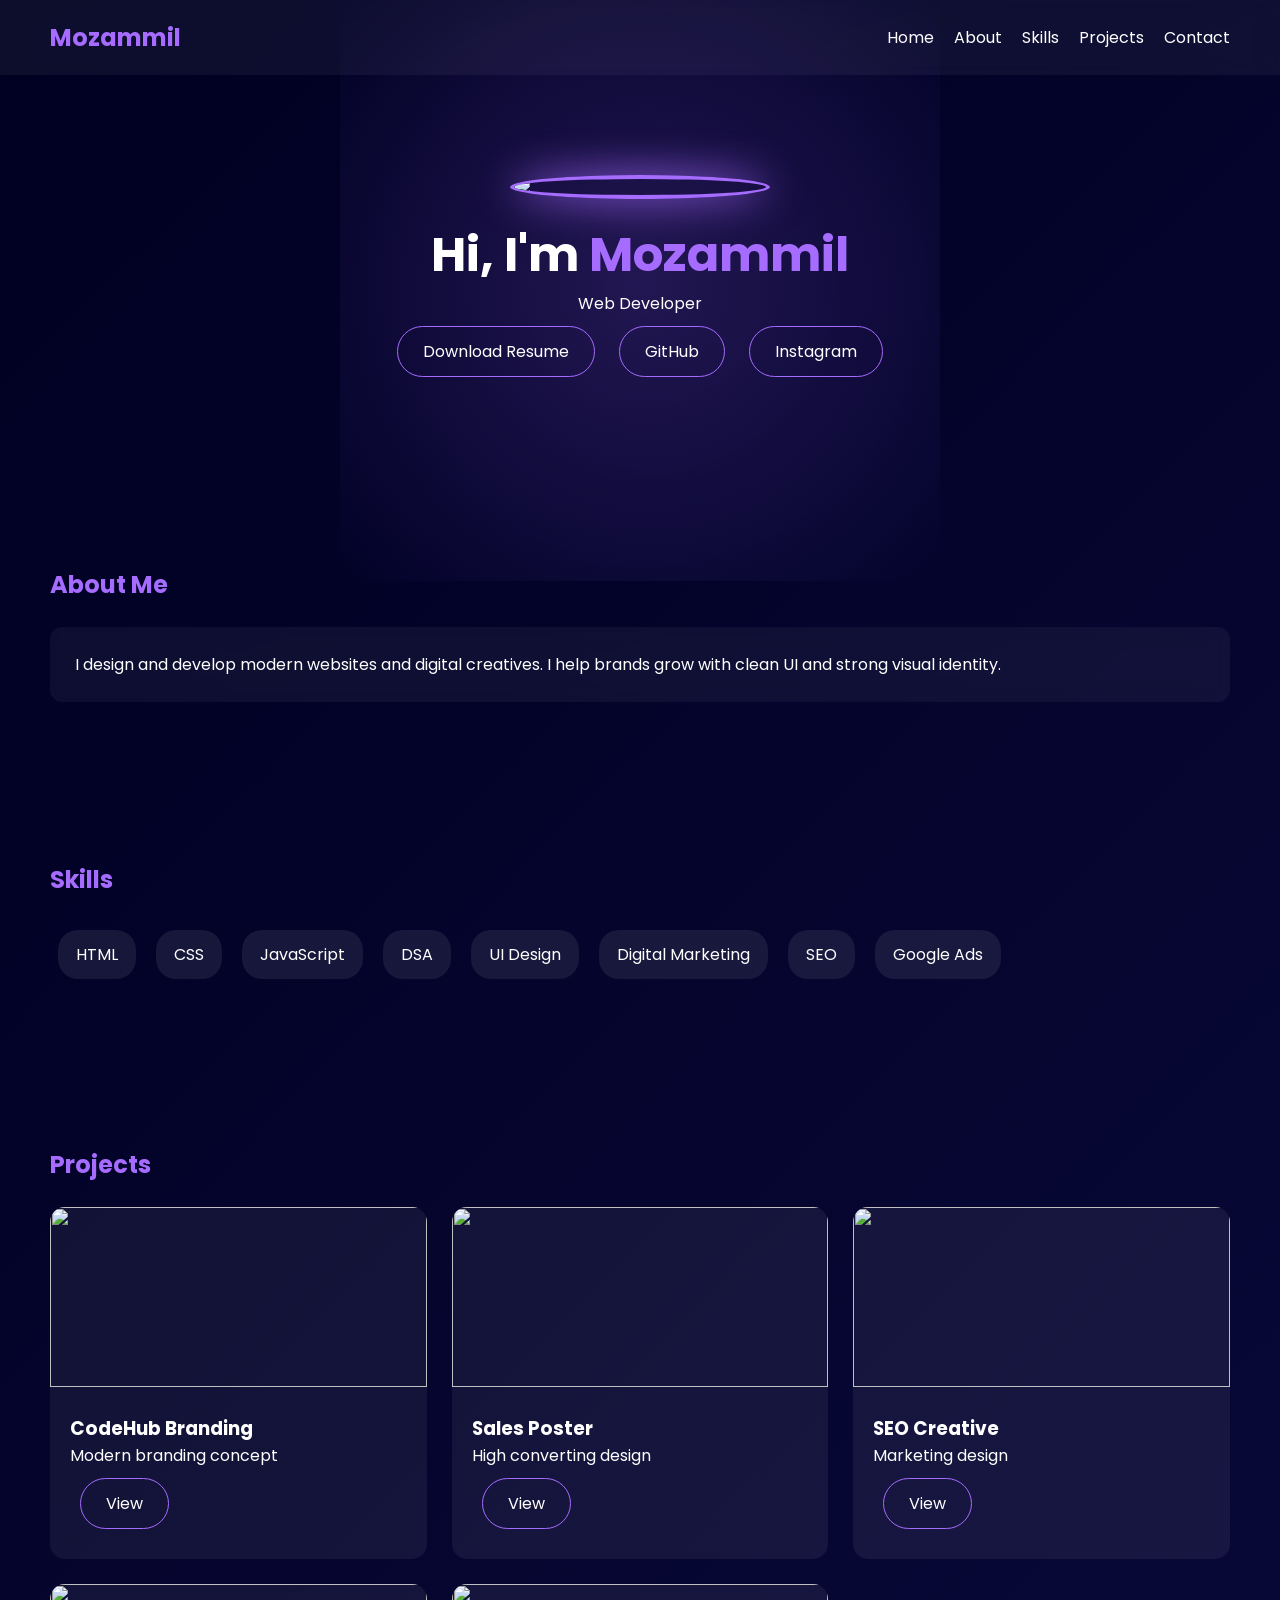
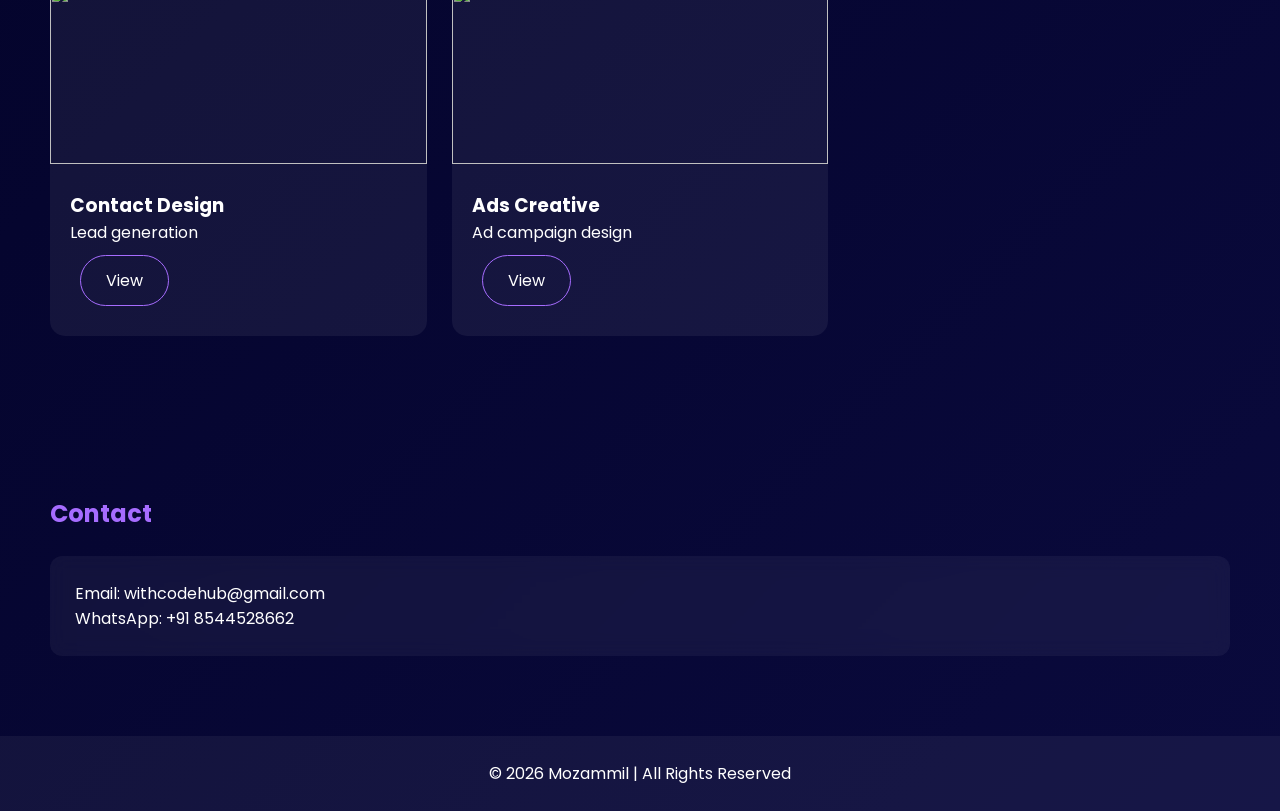
==== index.html @ bf316739 "Add files via upload" ====
<!DOCTYPE html>
<html lang="en">
<head>
<meta charset="UTF-8">
<meta name="viewport" content="width=device-width, initial-scale=1.0">
<title>Mozammil | Developer</title>
<link href="https://fonts.googleapis.com/css2?family=Poppins:wght@300;400;600&display=swap" rel="stylesheet">

<style>
*{margin:0;padding:0;box-sizing:border-box}
body{font-family:'Poppins',sans-serif;background:linear-gradient(135deg,#000021,#0a0a3d);color:#fff;scroll-behavior:smooth}

nav{display:flex;justify-content:space-between;align-items:center;padding:20px 50px;background:rgba(255,255,255,0.05);backdrop-filter:blur(10px);position:sticky;top:0}
nav h1{color:#a66cff}
nav ul{display:flex;gap:20px}
nav ul li{list-style:none}
nav ul li a{color:#fff;text-decoration:none;transition:.3s}
nav ul li a:hover{color:#a66cff}

.hero{
  display:flex;
  flex-direction:column;
  align-items:center;
  justify-content:center;
  padding:100px 20px;
  text-align:center;
  position:relative;
  z-index:1;
}

.hero::before{
  content:"";
  position:absolute;
  width:600px;
  height:600px;
  background:radial-gradient(circle,#a66cff33,transparent);
  top:50%;
  left:50%;
  transform:translate(-50%,-50%);
  animation:move 6s infinite alternate;
  pointer-events:none;
  z-index:-1;
}

@keyframes move{
  0%{transform:translate(-45%,-50%)}
  100%{transform:translate(-55%,-45%)}
}

.hero h2{font-size:3rem;margin-top:20px}
.hero span{color:#a66cff}

.profile{
  width:260px;
  border-radius:50%;
  border:4px solid #a66cff;
  box-shadow:0 0 40px rgba(166,108,255,0.9);
  transition:.3s;
}
.profile:hover{transform:scale(1.05)}

.btn{
  display:inline-block;
  margin:10px;
  padding:12px 25px;
  border-radius:30px;
  border:1px solid #a66cff;
  color:#fff;
  text-decoration:none;
  transition:.3s;
}
.btn:hover{
  background:#a66cff;
  box-shadow:0 0 15px #a66cff;
}

.section{padding:80px 50px}
.section h2{color:#a66cff;margin-bottom:25px}

.about-box,.contact-box{
  background:rgba(255,255,255,0.05);
  padding:25px;
  border-radius:12px;
  backdrop-filter:blur(10px);
}

.skills span{
  display:inline-block;
  margin:8px;
  padding:12px 18px;
  background:rgba(255,255,255,0.08);
  border-radius:20px;
  transition:.3s;
}
.skills span:hover{background:#a66cff}

.projects{
  display:grid;
  grid-template-columns:repeat(auto-fit,minmax(280px,1fr));
  gap:25px;
}

.card{
  background:rgba(255,255,255,0.06);
  border-radius:15px;
  overflow:hidden;
  transition:.3s;
}
.card img{width:100%;height:180px;object-fit:cover}
.card-content{padding:20px}
.card:hover{
  transform:translateY(-10px) scale(1.03);
  box-shadow:0 0 30px rgba(166,108,255,0.7);
}

.project-buttons{margin-top:10px}

footer{text-align:center;padding:25px;background:rgba(255,255,255,0.05)}

</style>
</head>
<body>

<nav>
<h1>Mozammil</h1>
<ul>
<li><a href="#">Home</a></li>
<li><a href="#about">About</a></li>
<li><a href="#skills">Skills</a></li>
<li><a href="#projects">Projects</a></li>
<li><a href="#contact">Contact</a></li>
</ul>
</nav>

<section class="hero">

<img src="profile.png" class="profile">

<h2>Hi, I'm <span>Mozammil</span></h2>
<p id="typing"></p>

<div>
<a href="resume.pdf" class="btn" download>Download Resume</a>
<a href="https://github.com/Mozammilsidz9642" target="_blank" class="btn">GitHub</a>
<a href="https://www.instagram.com/withcodehub" target="_blank" class="btn">Instagram</a>
</div>

</section>

<section id="about" class="section">
<h2>About Me</h2>
<div class="about-box">
<p>I design and develop modern websites and digital creatives. I help brands grow with clean UI and strong visual identity.</p>
</div>
</section>

<section id="skills" class="section">
<h2>Skills</h2>
<div class="skills">
<span>HTML</span>
<span>CSS</span>
<span>JavaScript</span>
<span>DSA</span>
<span>UI Design</span>
<span>Digital Marketing</span>
<span>SEO</span>
<span>Google Ads</span>
</div>
</section>

<section id="projects" class="section">
<h2>Projects</h2>
<div class="projects">

<div class="card">
<img src="codehub.png">
<div class="card-content">
<h3>CodeHub Branding</h3>
<p>Modern branding concept</p>
<a href="codehub.png" target="_blank" class="btn">View</a>
</div>
</div>

<div class="card">
<img src="sale.png">
<div class="card-content">
<h3>Sales Poster</h3>
<p>High converting design</p>
<a href="sale.png" target="_blank" class="btn">View</a>
</div>
</div>

<div class="card">
<img src="seo.png">
<div class="card-content">
<h3>SEO Creative</h3>
<p>Marketing design</p>
<a href="seo.png" target="_blank" class="btn">View</a>
</div>
</div>

<div class="card">
<img src="contact.png">
<div class="card-content">
<h3>Contact Design</h3>
<p>Lead generation</p>
<a href="contact.png" target="_blank" class="btn">View</a>
</div>
</div>

<div class="card">
<img src="ads.png">
<div class="card-content">
<h3>Ads Creative</h3>
<p>Ad campaign design</p>
<a href="ads.png" target="_blank" class="btn">View</a>
</div>
</div>

</div>
</section>

<section id="contact" class="section">
<h2>Contact</h2>
<div class="contact-box">
<p>Email: withcodehub@gmail.com</p>
<p>WhatsApp: +91 8544528662</p>
</div>
</section>

<footer>
<p>© 2026 Mozammil | All Rights Reserved</p>
</footer>

<script>
const text=["Web Developer","UI Designer","Freelancer"];
let i=0,j=0,current="",isDeleting=false;
function type(){
current=text[i];
if(!isDeleting){
document.getElementById("typing").innerHTML=current.substring(0,j++);
if(j>current.length){isDeleting=true;setTimeout(type,1000);return}}
else{
document.getElementById("typing").innerHTML=current.substring(0,j--);
if(j<0){isDeleting=false;i=(i+1)%text.length}}
setTimeout(type,isDeleting?50:100)}
type();
</script>

</body>
</html>
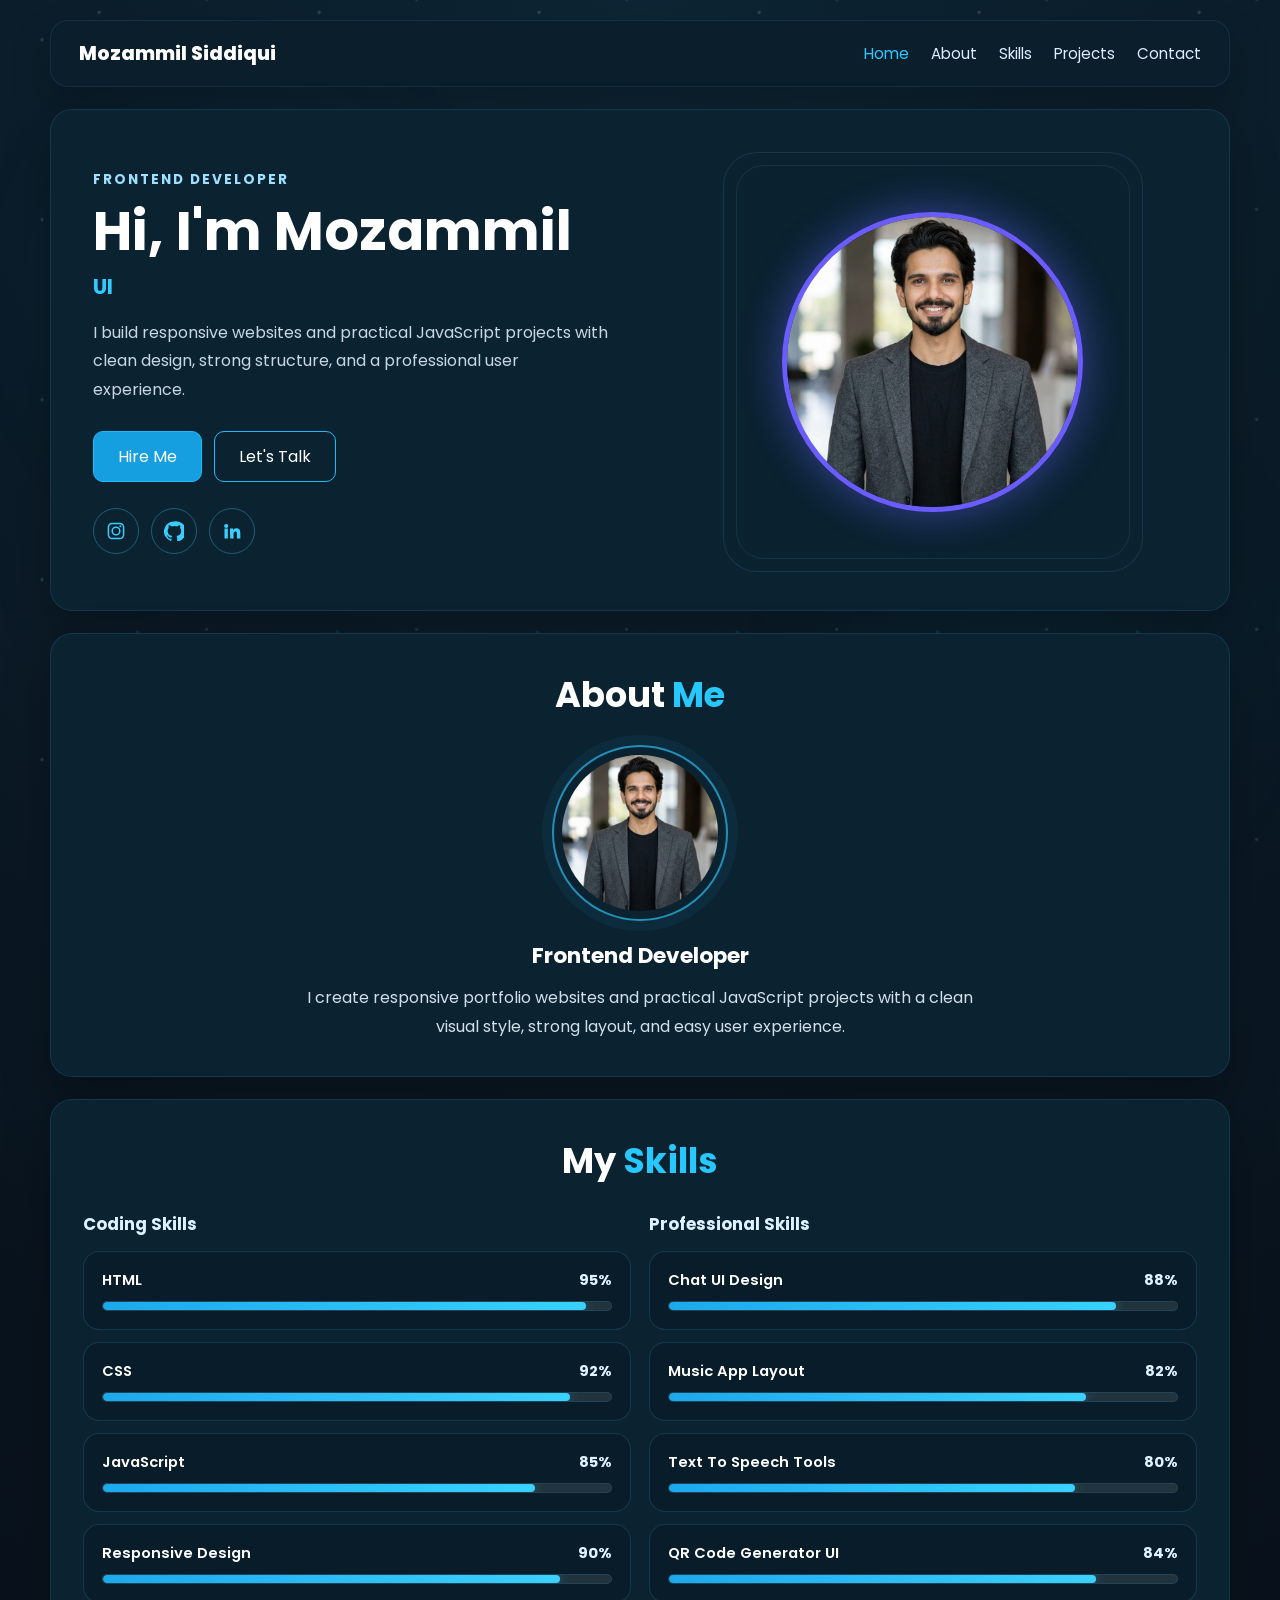
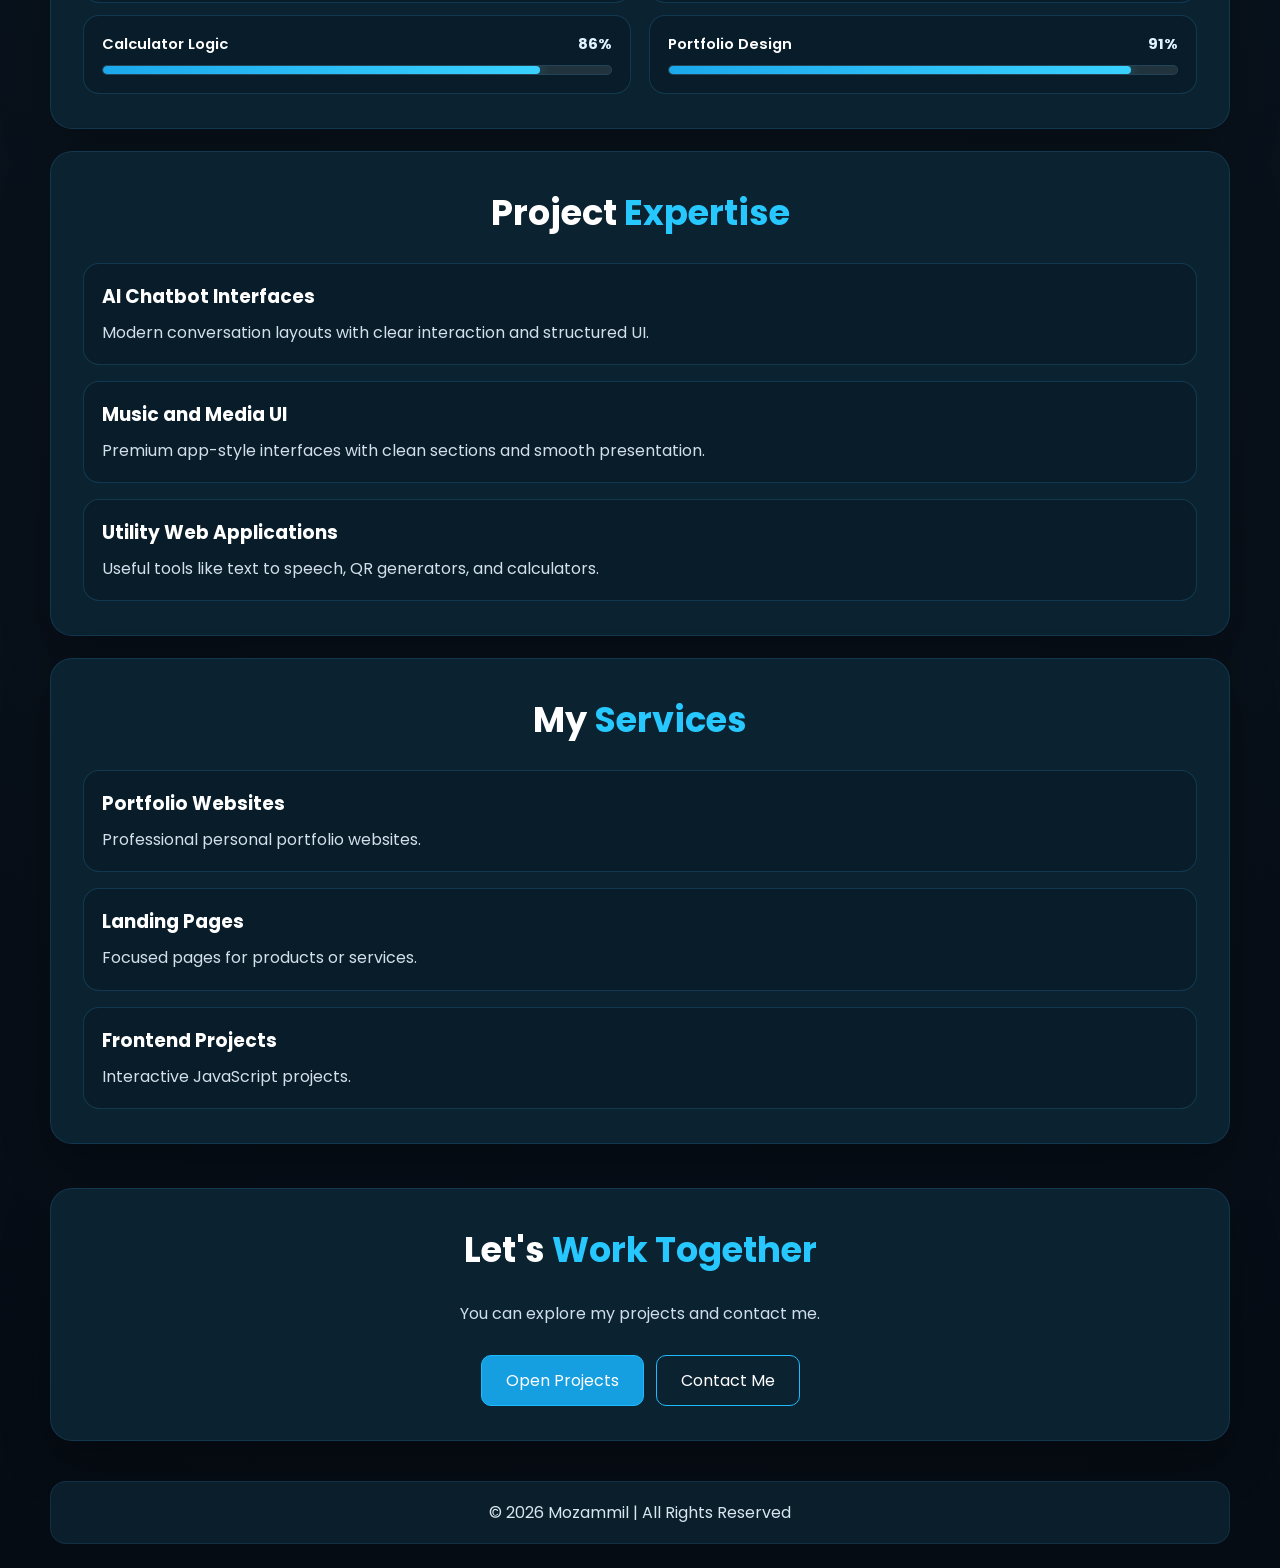
==== commit 429966b8: "Updated portfolio" ====
--- a/index.html
+++ b/index.html
@@ -1,251 +1,159 @@
-<!DOCTYPE html>
-<html lang="en">
-<head>
-<meta charset="UTF-8">
-<meta name="viewport" content="width=device-width, initial-scale=1.0">
-<title>Mozammil | Developer</title>
-<link href="https://fonts.googleapis.com/css2?family=Poppins:wght@300;400;600&display=swap" rel="stylesheet">
-
-<style>
-*{margin:0;padding:0;box-sizing:border-box}
-body{font-family:'Poppins',sans-serif;background:linear-gradient(135deg,#000021,#0a0a3d);color:#fff;scroll-behavior:smooth}
-
-nav{display:flex;justify-content:space-between;align-items:center;padding:20px 50px;background:rgba(255,255,255,0.05);backdrop-filter:blur(10px);position:sticky;top:0}
-nav h1{color:#a66cff}
-nav ul{display:flex;gap:20px}
-nav ul li{list-style:none}
-nav ul li a{color:#fff;text-decoration:none;transition:.3s}
-nav ul li a:hover{color:#a66cff}
-
-.hero{
-  display:flex;
-  flex-direction:column;
-  align-items:center;
-  justify-content:center;
-  padding:100px 20px;
-  text-align:center;
-  position:relative;
-  z-index:1;
-}
-
-.hero::before{
-  content:"";
-  position:absolute;
-  width:600px;
-  height:600px;
-  background:radial-gradient(circle,#a66cff33,transparent);
-  top:50%;
-  left:50%;
-  transform:translate(-50%,-50%);
-  animation:move 6s infinite alternate;
-  pointer-events:none;
-  z-index:-1;
-}
-
-@keyframes move{
-  0%{transform:translate(-45%,-50%)}
-  100%{transform:translate(-55%,-45%)}
-}
-
-.hero h2{font-size:3rem;margin-top:20px}
-.hero span{color:#a66cff}
-
-.profile{
-  width:260px;
-  border-radius:50%;
-  border:4px solid #a66cff;
-  box-shadow:0 0 40px rgba(166,108,255,0.9);
-  transition:.3s;
-}
-.profile:hover{transform:scale(1.05)}
-
-.btn{
-  display:inline-block;
-  margin:10px;
-  padding:12px 25px;
-  border-radius:30px;
-  border:1px solid #a66cff;
-  color:#fff;
-  text-decoration:none;
-  transition:.3s;
-}
-.btn:hover{
-  background:#a66cff;
-  box-shadow:0 0 15px #a66cff;
-}
-
-.section{padding:80px 50px}
-.section h2{color:#a66cff;margin-bottom:25px}
-
-.about-box,.contact-box{
-  background:rgba(255,255,255,0.05);
-  padding:25px;
-  border-radius:12px;
-  backdrop-filter:blur(10px);
-}
-
-.skills span{
-  display:inline-block;
-  margin:8px;
-  padding:12px 18px;
-  background:rgba(255,255,255,0.08);
-  border-radius:20px;
-  transition:.3s;
-}
-.skills span:hover{background:#a66cff}
-
-.projects{
-  display:grid;
-  grid-template-columns:repeat(auto-fit,minmax(280px,1fr));
-  gap:25px;
-}
-
-.card{
-  background:rgba(255,255,255,0.06);
-  border-radius:15px;
-  overflow:hidden;
-  transition:.3s;
-}
-.card img{width:100%;height:180px;object-fit:cover}
-.card-content{padding:20px}
-.card:hover{
-  transform:translateY(-10px) scale(1.03);
-  box-shadow:0 0 30px rgba(166,108,255,0.7);
-}
-
-.project-buttons{margin-top:10px}
-
-footer{text-align:center;padding:25px;background:rgba(255,255,255,0.05)}
-
-</style>
-</head>
-<body>
-
-<nav>
-<h1>Mozammil</h1>
-<ul>
-<li><a href="#">Home</a></li>
-<li><a href="#about">About</a></li>
-<li><a href="#skills">Skills</a></li>
-<li><a href="#projects">Projects</a></li>
-<li><a href="#contact">Contact</a></li>
-</ul>
-</nav>
-
-<section class="hero">
-
-<img src="profile.png" class="profile">
-
-<h2>Hi, I'm <span>Mozammil</span></h2>
-<p id="typing"></p>
-
-<div>
-<a href="resume.pdf" class="btn" download>Download Resume</a>
-<a href="https://github.com/Mozammilsidz9642" target="_blank" class="btn">GitHub</a>
-<a href="https://www.instagram.com/withcodehub" target="_blank" class="btn">Instagram</a>
-</div>
-
-</section>
-
-<section id="about" class="section">
-<h2>About Me</h2>
-<div class="about-box">
-<p>I design and develop modern websites and digital creatives. I help brands grow with clean UI and strong visual identity.</p>
-</div>
-</section>
-
-<section id="skills" class="section">
-<h2>Skills</h2>
-<div class="skills">
-<span>HTML</span>
-<span>CSS</span>
-<span>JavaScript</span>
-<span>DSA</span>
-<span>UI Design</span>
-<span>Digital Marketing</span>
-<span>SEO</span>
-<span>Google Ads</span>
-</div>
-</section>
-
-<section id="projects" class="section">
-<h2>Projects</h2>
-<div class="projects">
-
-<div class="card">
-<img src="codehub.png">
-<div class="card-content">
-<h3>CodeHub Branding</h3>
-<p>Modern branding concept</p>
-<a href="codehub.png" target="_blank" class="btn">View</a>
-</div>
-</div>
-
-<div class="card">
-<img src="sale.png">
-<div class="card-content">
-<h3>Sales Poster</h3>
-<p>High converting design</p>
-<a href="sale.png" target="_blank" class="btn">View</a>
-</div>
-</div>
-
-<div class="card">
-<img src="seo.png">
-<div class="card-content">
-<h3>SEO Creative</h3>
-<p>Marketing design</p>
-<a href="seo.png" target="_blank" class="btn">View</a>
-</div>
-</div>
-
-<div class="card">
-<img src="contact.png">
-<div class="card-content">
-<h3>Contact Design</h3>
-<p>Lead generation</p>
-<a href="contact.png" target="_blank" class="btn">View</a>
-</div>
-</div>
-
-<div class="card">
-<img src="ads.png">
-<div class="card-content">
-<h3>Ads Creative</h3>
-<p>Ad campaign design</p>
-<a href="ads.png" target="_blank" class="btn">View</a>
-</div>
-</div>
-
-</div>
-</section>
-
-<section id="contact" class="section">
-<h2>Contact</h2>
-<div class="contact-box">
-<p>Email: withcodehub@gmail.com</p>
-<p>WhatsApp: +91 8544528662</p>
-</div>
-</section>
-
-<footer>
-<p>© 2026 Mozammil | All Rights Reserved</p>
-</footer>
-
-<script>
-const text=["Web Developer","UI Designer","Freelancer"];
-let i=0,j=0,current="",isDeleting=false;
-function type(){
-current=text[i];
-if(!isDeleting){
-document.getElementById("typing").innerHTML=current.substring(0,j++);
-if(j>current.length){isDeleting=true;setTimeout(type,1000);return}}
-else{
-document.getElementById("typing").innerHTML=current.substring(0,j--);
-if(j<0){isDeleting=false;i=(i+1)%text.length}}
-setTimeout(type,isDeleting?50:100)}
-type();
-</script>
-
-</body>
-</html>+<!DOCTYPE html>
+<html lang="en">
+<head>
+<meta charset="UTF-8">
+<meta name="viewport" content="width=device-width, initial-scale=1.0">
+<title>Mozammil | Home</title>
+<link href="https://fonts.googleapis.com/css2?family=Poppins:wght@300;400;600;700;800&display=swap" rel="stylesheet">
+<link rel="stylesheet" href="style.css">
+</head>
+<body>
+
+<nav>
+<h1>Mozammil Siddiqui</h1>
+<ul>
+<li><a href="index.html" class="active">Home</a></li>
+<li><a href="#about">About</a></li>
+<li><a href="#skills">Skills</a></li>
+<li><a href="projects.html">Projects</a></li>
+<li><a href="contact.html">Contact</a></li>
+</ul>
+</nav>
+
+<main class="home-wrapper">
+<section class="home-panel hero-panel">
+<div class="hero-grid">
+<div class="hero-copy hero-copy-left">
+<p class="eyebrow">Frontend Developer</p>
+<h2>Hi, I'm Mozammil</h2>
+<p id="typing" class="typing-line"></p>
+<p class="hero-text">I build responsive websites and practical JavaScript projects with clean design, strong structure, and a professional user experience.</p>
+<div class="hero-actions">
+<a href="projects.html" class="btn btn-solid">Hire Me</a>
+<a href="contact.html" class="btn">Let's Talk</a>
+</div>
+<div class="hero-socials">
+<a href="https://www.instagram.com/withcodehub" target="_blank" rel="noopener noreferrer" class="social-link" aria-label="Instagram"><svg viewBox="0 0 24 24" aria-hidden="true"><path d="M7.5 2h9A5.5 5.5 0 0 1 22 7.5v9a5.5 5.5 0 0 1-5.5 5.5h-9A5.5 5.5 0 0 1 2 16.5v-9A5.5 5.5 0 0 1 7.5 2Zm0 1.8A3.7 3.7 0 0 0 3.8 7.5v9a3.7 3.7 0 0 0 3.7 3.7h9a3.7 3.7 0 0 0 3.7-3.7v-9a3.7 3.7 0 0 0-3.7-3.7h-9Zm9.75 1.35a1.2 1.2 0 1 1 0 2.4 1.2 1.2 0 0 1 0-2.4ZM12 6.5A5.5 5.5 0 1 1 6.5 12 5.5 5.5 0 0 1 12 6.5Zm0 1.8A3.7 3.7 0 1 0 15.7 12 3.7 3.7 0 0 0 12 8.3Z"/></svg></a>
+<a href="https://github.com/Mozammilsidz9642" target="_blank" rel="noopener noreferrer" class="social-link" aria-label="GitHub"><svg viewBox="0 0 24 24" aria-hidden="true"><path d="M12 .5A12 12 0 0 0 8.2 23.9c.6.1.8-.2.8-.6v-2.1c-3.3.7-4-1.4-4-1.4-.6-1.3-1.4-1.7-1.4-1.7-1.1-.8.1-.8.1-.8 1.2.1 1.9 1.3 1.9 1.3 1.1 1.8 2.9 1.3 3.6 1 .1-.8.4-1.3.8-1.7-2.7-.3-5.6-1.4-5.6-6.1 0-1.4.5-2.5 1.3-3.4-.1-.3-.6-1.6.1-3.2 0 0 1.1-.4 3.5 1.3a12 12 0 0 1 6.4 0c2.4-1.7 3.5-1.3 3.5-1.3.7 1.6.2 2.9.1 3.2.8.9 1.3 2 1.3 3.4 0 4.8-2.9 5.8-5.7 6.1.5.4.9 1.2.9 2.4v3.5c0 .4.2.7.8.6A12 12 0 0 0 12 .5Z"/></svg></a>
+<a href="https://www.linkedin.com/in/mmozammil/" target="_blank" rel="noopener noreferrer" class="social-link" aria-label="LinkedIn"><svg viewBox="0 0 24 24" aria-hidden="true"><path d="M4.98 3.5A2.48 2.48 0 1 1 5 8.46 2.48 2.48 0 0 1 4.98 3.5ZM3 9h4v12H3Zm6.5 0h3.8v1.7h.1c.5-.9 1.8-2.1 3.8-2.1 4 0 4.8 2.6 4.8 6V21h-4v-5.5c0-1.3 0-3-1.9-3s-2.2 1.5-2.2 2.9V21h-4Z"/></svg></a>
+</div>
+</div>
+<div class="hero-photo-wrap">
+<div class="hero-photo-card">
+<img src="profile.png" class="hero-photo" alt="Mozammil Siddiqui profile picture">
+</div>
+</div>
+</div>
+</section>
+
+<div class="home-columns">
+<div class="home-main">
+<section id="about" class="home-panel section-panel about-panel">
+<h2>About <span>Me</span></h2>
+<div class="about-panel-inner">
+<div class="about-avatar-ring">
+<img src="profile.png" class="about-avatar" alt="Mozammil Siddiqui about picture">
+</div>
+<h3>Frontend Developer</h3>
+<p>I create responsive portfolio websites and practical JavaScript projects with a clean visual style, strong layout, and easy user experience.</p>
+</div>
+</section>
+
+
+<!-- SKILLS -->
+<section id="skills" class="home-panel section-panel">
+<h2>My <span>Skills</span></h2>
+
+<div class="skills-split">
+<div>
+<h3>Coding Skills</h3>
+<!-- same skills code -->
+ <div class="skills-progress-grid compact-skills">
+<div class="skills-progress-card"><div class="skill-head"><span>HTML</span><strong>95%</strong></div><div class="skill-track"><div class="skill-fill fill-95"></div></div></div>
+<div class="skills-progress-card"><div class="skill-head"><span>CSS</span><strong>92%</strong></div><div class="skill-track"><div class="skill-fill fill-92"></div></div></div>
+<div class="skills-progress-card"><div class="skill-head"><span>JavaScript</span><strong>85%</strong></div><div class="skill-track"><div class="skill-fill fill-85"></div></div></div>
+<div class="skills-progress-card"><div class="skill-head"><span>Responsive Design</span><strong>90%</strong></div><div class="skill-track"><div class="skill-fill fill-90"></div></div></div>
+<div class="skills-progress-card"><div class="skill-head"><span>Calculator Logic</span><strong>86%</strong></div><div class="skill-track"><div class="skill-fill fill-86"></div></div></div>
+</div>
+
+</div>
+
+<div>
+<h3>Professional Skills</h3>
+<!-- same skills code -->
+ <div class="skills-progress-grid compact-skills">
+<div class="skills-progress-card"><div class="skill-head"><span>Chat UI Design</span><strong>88%</strong></div><div class="skill-track"><div class="skill-fill fill-88"></div></div></div>
+<div class="skills-progress-card"><div class="skill-head"><span>Music App Layout</span><strong>82%</strong></div><div class="skill-track"><div class="skill-fill fill-82"></div></div></div>
+<div class="skills-progress-card"><div class="skill-head"><span>Text To Speech Tools</span><strong>80%</strong></div><div class="skill-track"><div class="skill-fill fill-80"></div></div></div>
+<div class="skills-progress-card"><div class="skill-head"><span>QR Code Generator UI</span><strong>84%</strong></div><div class="skill-track"><div class="skill-fill fill-84"></div></div></div>
+<div class="skills-progress-card"><div class="skill-head"><span>Portfolio Design</span><strong>91%</strong></div><div class="skill-track"><div class="skill-fill fill-91"></div></div></div>
+</div>
+
+</div>
+</div>
+</section>
+
+<!-- EXPERTISE -->
+<section class="home-panel section-panel">
+<h2>Project <span>Expertise</span></h2>
+<div class="stack-grid">
+<div class="info-card home-card">
+<h3>AI Chatbot Interfaces</h3>
+<p>Modern conversation layouts with clear interaction and structured UI.</p>
+</div>
+
+<div class="info-card home-card">
+<h3>Music and Media UI</h3>
+<p>Premium app-style interfaces with clean sections and smooth presentation.</p>
+</div>
+
+<div class="info-card home-card">
+<h3>Utility Web Applications</h3>
+<p>Useful tools like text to speech, QR generators, and calculators.</p>
+</div>
+</div>
+</section>
+
+<!-- SERVICES -->
+<section class="home-panel section-panel">
+<h2>My <span>Services</span></h2>
+<div class="stack-grid">
+<div class="info-card home-card">
+<h3>Portfolio Websites</h3>
+<p>Professional personal portfolio websites.</p>
+</div>
+
+<div class="info-card home-card">
+<h3>Landing Pages</h3>
+<p>Focused pages for products or services.</p>
+</div>
+
+<div class="info-card home-card">
+<h3>Frontend Projects</h3>
+<p>Interactive JavaScript projects.</p>
+</div>
+</div>
+</section>
+
+<!-- CTA -->
+<section class="home-panel section-panel cta-panel">
+<h2>Let's <span>Work Together</span></h2>
+<p>You can explore my projects and contact me.</p>
+
+<div class="hero-actions">
+<a href="projects.html" class="btn btn-solid">Open Projects</a>
+<a href="contact.html" class="btn">Contact Me</a>
+</div>
+</section>
+
+</main>
+
+<footer>
+<p>&copy; 2026 Mozammil | All Rights Reserved</p>
+</footer>
+
+
+<script src="script.js"></script>
+
+</body>
+</html>
--- a/style.css
+++ b/style.css
@@ -0,0 +1,391 @@
+*{margin:0;padding:0;box-sizing:border-box}
+html{scroll-behavior:smooth}
+body{
+  font-family:'Poppins',sans-serif;
+  background:radial-gradient(circle at top,#0d2534 0%,#09131d 45%,#060c14 100%);
+  color:#fff;
+  position:relative;
+  overflow-x:hidden;
+}
+
+body > *{position:relative;z-index:1}
+
+body::before,
+body::after,
+html::before,
+html::after{
+  content:"";
+  position:fixed;
+  pointer-events:none;
+  z-index:-2;
+}
+
+body::before{
+  width:340px;
+  height:340px;
+  top:14%;
+  left:6%;
+  border-radius:50%;
+  filter:blur(95px);
+  background:rgba(30,180,255,0.12);
+  opacity:.45;
+  animation:floatGlowOne 12s ease-in-out infinite;
+}
+
+body::after{
+  width:360px;
+  height:360px;
+  right:5%;
+  bottom:8%;
+  border-radius:50%;
+  filter:blur(95px);
+  background:rgba(0,185,255,0.12);
+  opacity:.34;
+  animation:floatGlowTwo 15s ease-in-out infinite;
+}
+
+html::before{
+  inset:0;
+  background-image:linear-gradient(rgba(64,190,255,0.06) 1px,transparent 1px),linear-gradient(90deg,rgba(64,190,255,0.06) 1px,transparent 1px);
+  background-size:72px 72px;
+  mask-image:radial-gradient(circle at center,rgba(0,0,0,.8),transparent 78%);
+  opacity:.12;
+  animation:gridFloat 18s linear infinite;
+}
+
+html::after{
+  inset:0;
+  background:radial-gradient(circle,rgba(90,210,255,.7) 0 1.2px,transparent 2px) 12% 18%/180px 180px,radial-gradient(circle,rgba(255,255,255,.55) 0 1.2px,transparent 2px) 82% 18%/220px 220px,radial-gradient(circle,rgba(0,180,255,.65) 0 1.1px,transparent 2px) 22% 76%/200px 200px,radial-gradient(circle,rgba(255,255,255,.45) 0 1px,transparent 2px) 88% 76%/210px 210px;
+  opacity:.3;
+  animation:particleDrift 22s ease-in-out infinite;
+}
+
+nav{
+  width:min(1180px,calc(100% - 32px));
+  margin:20px auto 0;
+  display:flex;
+  justify-content:space-between;
+  align-items:center;
+  padding:18px 28px;
+  background:#0a1e2b;
+  border:1px solid rgba(67,183,255,.12);
+  border-radius:18px;
+  box-shadow:0 18px 40px rgba(0,0,0,.22);
+}
+nav h1{color:#fff;font-weight:800;font-size:1.2rem}
+nav ul{display:flex;gap:22px;flex-wrap:wrap}
+nav ul li{list-style:none}
+nav ul li a{color:#dbefff;text-decoration:none;transition:.3s;font-size:.95rem}
+nav ul li a:hover,nav ul li a.active{color:#32c7ff}
+
+.home-wrapper{
+  width:min(1180px,calc(100% - 32px));
+  margin:22px auto 40px;
+}
+
+.home-panel{
+  background:#0b2231;
+  border:1px solid rgba(67,183,255,.14);
+  border-radius:22px;
+  box-shadow:0 22px 48px rgba(0,0,0,.25);
+}
+
+.hero-panel{padding:42px 42px 38px;margin-bottom:22px;overflow:hidden}
+.hero-grid{display:grid;grid-template-columns:1.05fr .95fr;gap:24px;align-items:center}
+.hero-copy-left{text-align:left}
+.eyebrow{letter-spacing:2px;text-transform:uppercase;color:#9fdfff;font-size:.85rem;font-weight:700}
+.hero-copy h2{font-size:3.4rem;line-height:1.08;margin-top:12px;color:#fff}
+.typing-line{min-height:34px;margin-top:10px;color:#2fcaff;font-weight:700;font-size:1.3rem}
+.hero-text{max-width:520px;line-height:1.8;color:#c8d8e3;margin-top:14px}
+.hero-actions{display:flex;gap:12px;flex-wrap:wrap;margin-top:26px}
+
+.hero-photo-wrap{display:flex;justify-content:center;align-items:center;position:relative}
+.hero-photo-card{
+  width:min(420px,100%);
+  aspect-ratio:1/1;
+  border-radius:34px;
+  background:radial-gradient(circle at center,rgba(61,188,255,.15),rgba(11,34,49,.9) 62%);
+  border:1px solid rgba(66,182,255,.14);
+  display:flex;
+  align-items:center;
+  justify-content:center;
+  position:relative;
+  overflow:hidden;
+}
+.hero-photo-card::before{
+  content:"";
+  position:absolute;
+  inset:12px;
+  border-radius:28px;
+  border:1px solid rgba(70,190,255,.12);
+}
+.hero-photo{
+  width:72%;
+  aspect-ratio:1/1;
+  object-fit:cover;
+  border-radius:50%;
+  border:5px solid #6b5cff;
+  box-shadow:0 0 40px rgba(107,92,255,.45);
+}
+
+.hero-socials{display:flex;gap:12px;flex-wrap:wrap;margin-top:26px}
+.social-link{
+  width:46px;
+  height:46px;
+  display:flex;
+  align-items:center;
+  justify-content:center;
+  border-radius:50%;
+  text-decoration:none;
+  color:#38cfff;
+  border:1px solid rgba(56,207,255,.35);
+  background:transparent;
+  transition:.3s ease;
+}
+.social-link:hover{transform:translateY(-3px);background:#1098d7;color:#fff;border-color:#1098d7}
+.social-link svg{width:20px;height:20px;fill:currentColor;display:block}
+
+.hero-metrics{display:grid;grid-template-columns:repeat(3,minmax(0,1fr));gap:14px;margin-top:28px}
+.metric-card{
+  background:rgba(10,30,43,.75);
+  border:1px solid rgba(67,183,255,.12);
+  border-radius:16px;
+  padding:16px 14px;
+}
+.metric-card strong{display:block;font-size:1rem;color:#fff;margin-bottom:6px}
+.metric-card span{display:block;color:#cce2ef;font-size:.9rem;line-height:1.5}
+
+.home-columns{display:grid;grid-template-columns:1fr;gap:22px;align-items:start}
+.home-main,.home-side{display:grid;gap:22px}
+.section-panel{padding:34px 32px}
+.section-panel h2{font-size:2.2rem;color:#fff;margin-bottom:24px;text-align:center}
+.section-panel h2 span{color:#27c8ff}
+
+.about-panel-inner{text-align:center;max-width:680px;margin:0 auto}
+.about-avatar-ring{
+  width:176px;
+  height:176px;
+  margin:0 auto 18px;
+  border-radius:50%;
+  padding:8px;
+  border:2px solid rgba(47,202,255,.65);
+  box-shadow:0 0 0 10px rgba(47,202,255,.05);
+}
+.about-avatar{width:100%;height:100%;object-fit:cover;border-radius:50%}
+.about-panel-inner h3{font-size:1.35rem;margin-bottom:12px}
+.about-panel-inner p{line-height:1.8;color:#d2e0ea}
+
+.stack-grid{display:grid;gap:16px}
+.info-card,.skills-progress-card{
+  background:rgba(8,28,40,.72);
+  border:1px solid rgba(67,183,255,.18);
+  border-radius:16px;
+  padding:18px;
+}
+.home-card h3{margin-bottom:8px;color:#fff}
+.home-card p{line-height:1.7;color:#d3dfeb}
+
+.skills-split{display:grid;grid-template-columns:1fr 1fr;gap:18px}
+.skills-split h3{font-size:1.05rem;margin-bottom:14px;color:#dff2ff}
+.compact-skills{display:grid;grid-template-columns:1fr;gap:12px}
+.skill-head{display:flex;justify-content:space-between;gap:12px;margin-bottom:10px;font-weight:600;font-size:.92rem}
+.skill-head span{color:#fff}.skill-head strong{color:#dff2ff}
+.skill-track{height:10px;background:rgba(255,255,255,.1);border-radius:999px;overflow:hidden;border:1px solid rgba(67,183,255,.12)}
+.skill-fill{height:100%;background:linear-gradient(90deg,#1ba9ec,#39d2ff);border-radius:999px;box-shadow:0 0 12px rgba(56,207,255,.35)}
+.fill-95{width:95%}.fill-92{width:92%}.fill-91{width:91%}.fill-90{width:90%}.fill-88{width:88%}.fill-86{width:86%}.fill-85{width:85%}.fill-84{width:84%}.fill-82{width:82%}.fill-80{width:80%}
+
+.cta-panel{text-align:center;margin-top:22px}
+.cta-panel p{max-width:740px;margin:0 auto;line-height:1.8;color:#d0dfeb}
+.cta-panel .hero-actions{justify-content:center}
+
+.section{
+  width:min(1180px,calc(100% - 32px));
+  margin:0 auto 24px;
+}
+
+.section h2{
+  font-size:2rem;
+  margin-bottom:20px;
+  color:#fff;
+}
+
+.detail-grid{
+  display:grid;
+  grid-template-columns:repeat(3,minmax(0,1fr));
+  gap:18px;
+}
+
+.contact-box{
+  min-height:100%;
+  display:flex;
+  flex-direction:column;
+  gap:14px;
+  padding:24px;
+  border-radius:20px;
+  background:linear-gradient(180deg,rgba(10,33,47,.95),rgba(8,26,38,.9));
+  box-shadow:0 18px 34px rgba(0,0,0,.18);
+}
+
+.contact-box h3{
+  font-size:1.35rem;
+  color:#fff;
+}
+
+.contact-value{
+  font-size:1.05rem;
+  font-weight:700;
+  color:#33cbff;
+  word-break:break-word;
+}
+
+.contact-box p{
+  line-height:1.75;
+  color:#d0deea;
+}
+
+.contact-box .btn{
+  margin-top:auto;
+  align-self:flex-start;
+}
+
+.about-box,
+.cta-box{
+  background:#0b2231;
+  border:1px solid rgba(67,183,255,.14);
+  border-radius:22px;
+  box-shadow:0 22px 48px rgba(0,0,0,.25);
+  padding:30px 28px;
+}
+
+.about-box p,
+.cta-box p{
+  line-height:1.8;
+  color:#d0dfeb;
+}
+
+.cta-section{
+  margin-bottom:40px;
+}
+
+.cta-box{
+  text-align:center;
+}
+
+.cta-box h2{
+  margin-bottom:14px;
+}
+
+.cta-box p{
+  max-width:760px;
+  margin:0 auto 24px;
+}
+
+.btn{
+  display:inline-block;
+  padding:12px 24px;
+  border-radius:10px;
+  border:1px solid #1fbbff;
+  color:#fff;
+  text-decoration:none;
+  transition:.3s ease;
+  background:transparent;
+}
+.btn:hover{background:#159ee0;box-shadow:0 0 16px rgba(21,158,224,.35)}
+.btn-solid{background:#159ee0}
+.btn-solid:hover{background:#0d87c1}
+
+footer{
+  width:min(1180px,calc(100% - 32px));
+  margin:0 auto 24px;
+  text-align:center;
+  padding:18px;
+  background:#0a1e2b;
+  border:1px solid rgba(67,183,255,.12);
+  border-radius:16px;
+  color:#d7e6ef;
+}
+
+.projects{
+  display:grid;
+  grid-template-columns:repeat(auto-fit,minmax(320px,1fr));
+  gap:30px;
+}
+.card{
+  background:rgba(255,255,255,0.06);
+  border-radius:22px;
+  overflow:hidden;
+  border:1px solid rgba(255,255,255,0.08);
+  transition:.35s ease;
+}
+.card img{width:100%;height:100%;object-fit:cover;display:block;transition:transform .45s ease}
+.card-content{padding:22px 22px 24px}
+.card:hover{transform:translateY(-12px);box-shadow:0 18px 40px rgba(40,177,255,.18);border-color:rgba(67,183,255,.35)}
+.project-detail{
+  position:relative;
+  display:flex;
+  flex-direction:column;
+  min-height:100%;
+  background:linear-gradient(180deg,rgba(255,255,255,.06),rgba(7,24,34,.95));
+}
+.project-detail .card-content{display:flex;flex-direction:column;gap:12px;flex:1}
+.project-tag{color:#31cbff;font-size:.95rem;font-weight:600}
+.project-media{position:relative;height:240px;overflow:hidden;border-radius:22px 22px 0 0}
+.project-overlay{position:absolute;inset:0;display:flex;flex-direction:column;align-items:center;justify-content:center;gap:16px;padding:24px;background:linear-gradient(180deg,rgba(5,18,28,.18),rgba(5,18,28,.92));color:#fff;text-align:center;opacity:0;transition:opacity .35s ease}
+.project-overlay h3{font-size:1.5rem;font-weight:700}
+.project-detail:hover .project-overlay{opacity:1}
+.project-detail:hover .project-media img{transform:scale(1.08)}
+.project-buttons{display:flex;justify-content:center;align-items:center;gap:12px;flex-wrap:wrap;width:100%}
+.project-btn{min-width:132px;text-align:center;transform:scale(1)}
+.project-btn:hover{transform:scale(1.06)}
+.project-links-row{
+  margin-top:auto;
+  padding-top:14px;
+  display:flex;
+  justify-content:flex-start;
+}
+.project-inline-btn{min-width:160px;text-align:center}
+.tech-badges{display:flex;flex-wrap:wrap;gap:4px;margin:4px 0 4px -8px}
+.tech-badges span{display:inline-block;margin:8px;padding:10px 14px;background:rgba(255,255,255,.06);border-radius:20px;transition:.3s;font-size:.84rem;color:#dff4ff;border:1px solid rgba(67,183,255,.16)}
+.tech-badges span:hover{background:#159ee0}
+.detailed-projects{align-items:stretch}
+.detailed-projects .project-detail{
+  overflow:hidden;
+}
+.detailed-projects .card-content p:last-of-type{
+  color:#d1dfeb;
+  line-height:1.75;
+}
+
+.project-page-hero{padding:80px 20px 24px;text-align:center;max-width:900px;margin:0 auto}
+.project-page-layout{display:grid;grid-template-columns:minmax(320px,520px) 1fr;gap:28px;align-items:start;width:min(1180px,calc(100% - 32px));margin:0 auto 40px}
+.project-page-media{height:420px}.project-page-content{display:grid;gap:20px}.detail-badges{margin-top:6px}.detail-list{padding-left:20px;color:#ddd;line-height:1.9}.detail-actions{justify-content:flex-start}
+.sub-hero{padding:80px 20px 30px;text-align:center;max-width:900px;margin:0 auto}
+.sub-hero .hero-text{margin:14px auto 0}
+
+@keyframes floatGlowOne{0%{transform:translate3d(0,0,0) scale(1)}50%{transform:translate3d(40px,30px,0) scale(1.08)}100%{transform:translate3d(0,0,0) scale(1)}}
+@keyframes floatGlowTwo{0%{transform:translate3d(0,0,0) scale(1)}50%{transform:translate3d(-35px,-28px,0) scale(1.1)}100%{transform:translate3d(0,0,0) scale(1)}}
+@keyframes gridFloat{0%{transform:translate3d(0,0,0)}100%{transform:translate3d(-70px,-70px,0)}}
+@keyframes particleDrift{0%{transform:translate3d(0,0,0) scale(1)}50%{transform:translate3d(-18px,14px,0) scale(1.03)}100%{transform:translate3d(0,0,0) scale(1)}}
+
+@media (max-width:980px){
+  .hero-grid,.home-columns,.skills-split,.project-page-layout,.detail-grid{grid-template-columns:1fr}
+  .hero-copy-left{text-align:center}
+  .hero-text{margin-left:auto;margin-right:auto}
+  .hero-actions,.hero-socials,.detail-actions{justify-content:center}
+  .contact-box .btn,.project-links-row{align-self:center;justify-content:center}
+}
+
+@media (max-width:768px){
+  nav,footer,.home-wrapper,.section{width:min(100% - 20px,1180px)}
+  nav{padding:16px 18px;flex-direction:column;gap:12px}
+  .hero-panel,.section-panel{padding:24px 18px}
+  .hero-copy h2,.sub-hero h2{font-size:2.35rem}
+  .hero-photo-card{width:100%}
+  .hero-photo{width:76%}
+  .hero-metrics,.projects{grid-template-columns:1fr}
+  .project-media,.project-page-media{height:240px}
+  .project-overlay{opacity:1;background:linear-gradient(180deg,rgba(5,18,28,.18),rgba(5,18,28,.82))}
+  body::before,body::after{opacity:.24}
+  html::before{opacity:.08}
+  html::after{opacity:.22}
+}
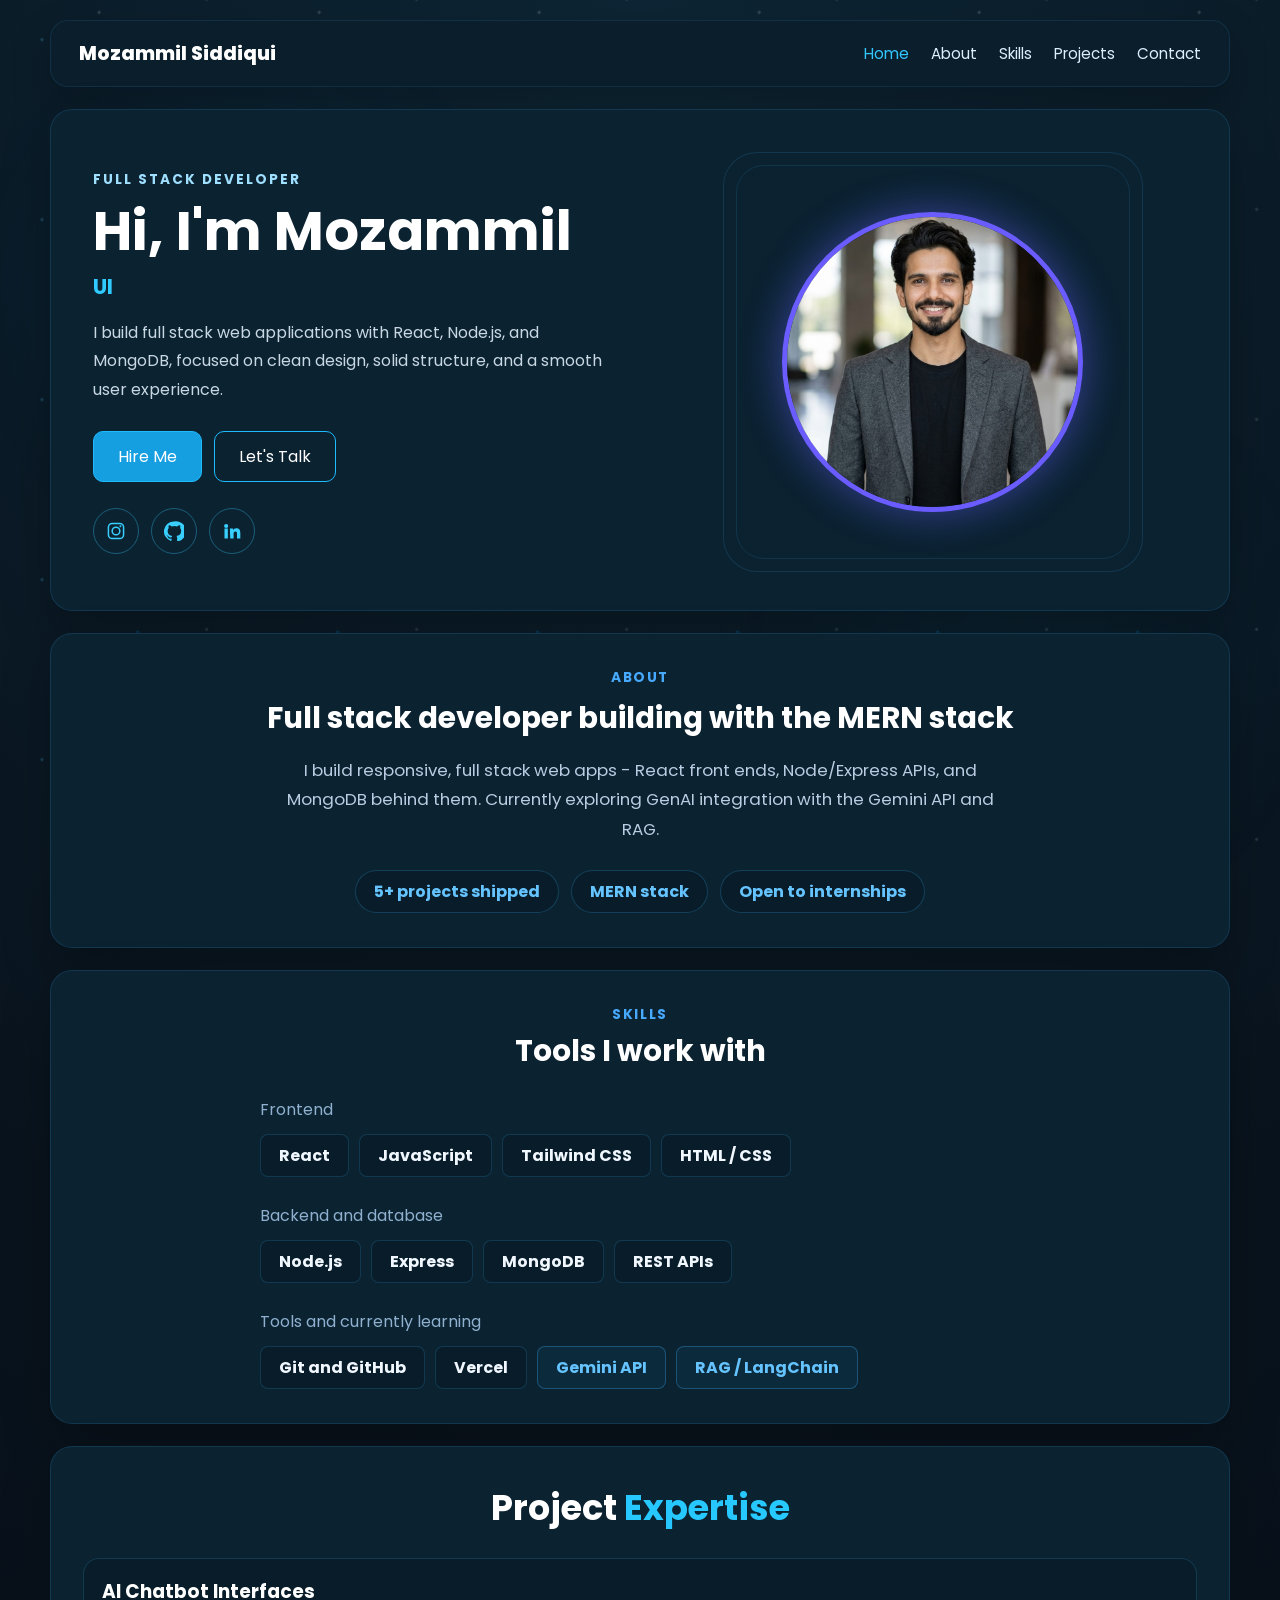
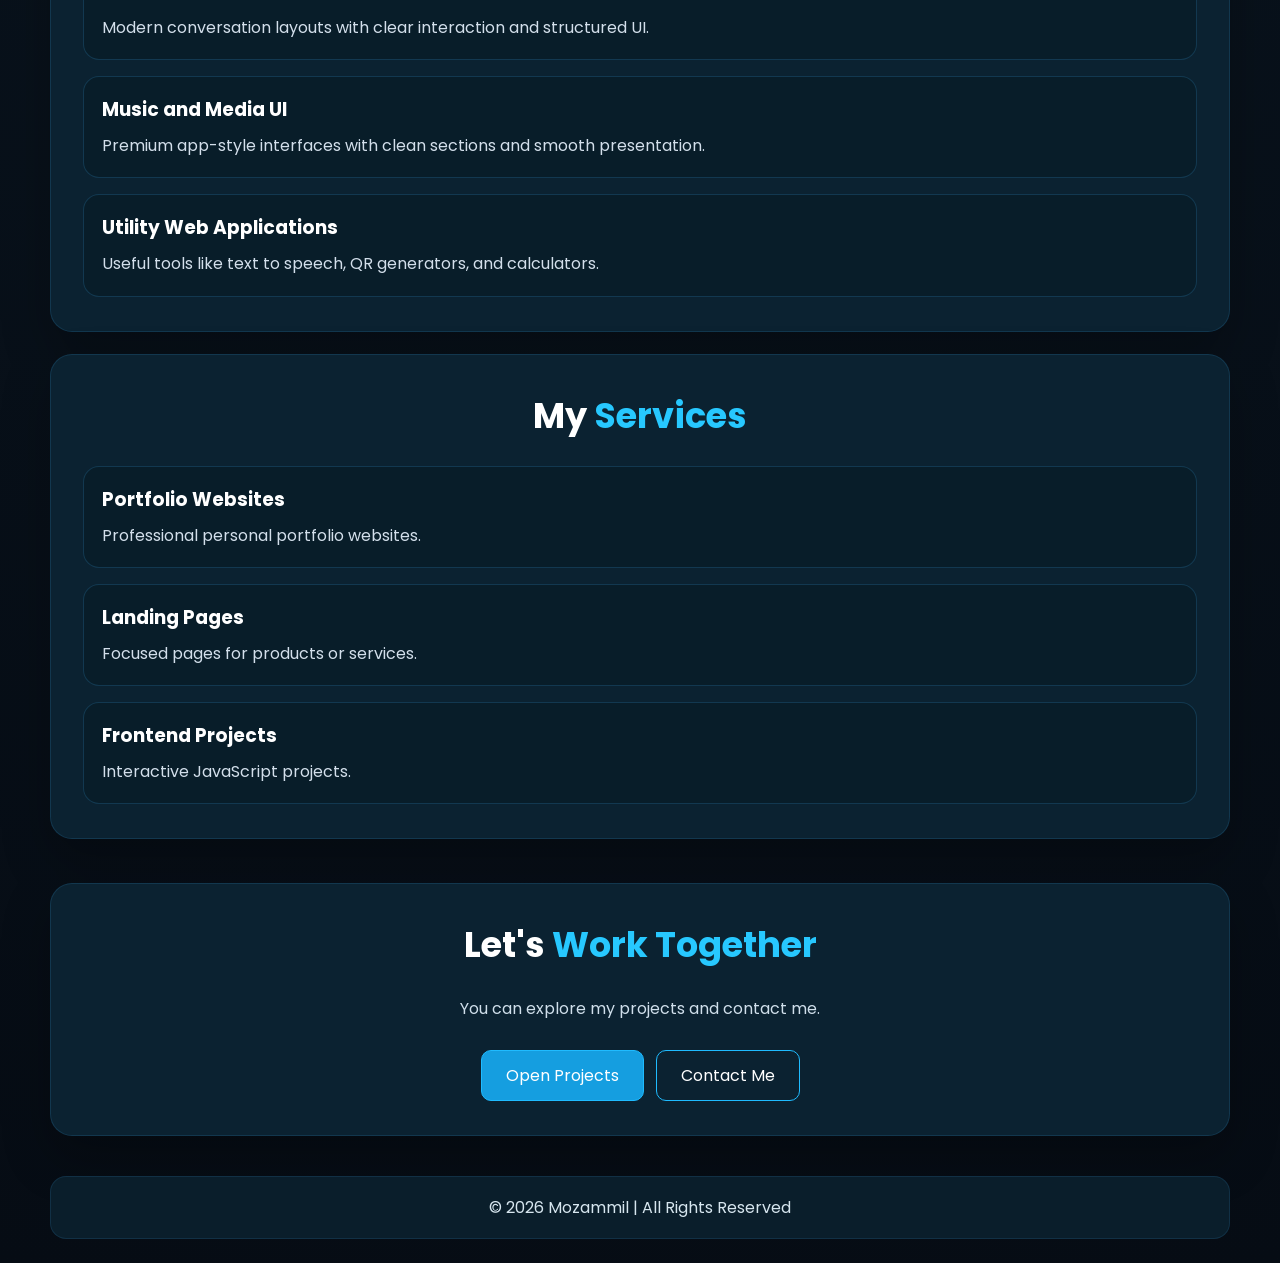
==== commit 5cc9d468: "Updated portfolio with new projects" ====
--- a/index.html
+++ b/index.html
@@ -24,10 +24,10 @@
 <section class="home-panel hero-panel">
 <div class="hero-grid">
 <div class="hero-copy hero-copy-left">
-<p class="eyebrow">Frontend Developer</p>
+<p class="eyebrow">FULL STACK Developer</p>
 <h2>Hi, I'm Mozammil</h2>
 <p id="typing" class="typing-line"></p>
-<p class="hero-text">I build responsive websites and practical JavaScript projects with clean design, strong structure, and a professional user experience.</p>
+<p class="hero-text">I build full stack web applications with React, Node.js, and MongoDB, focused on clean design, solid structure, and a smooth user experience.</p>
 <div class="hero-actions">
 <a href="projects.html" class="btn btn-solid">Hire Me</a>
 <a href="contact.html" class="btn">Let's Talk</a>
@@ -48,47 +48,54 @@
 
 <div class="home-columns">
 <div class="home-main">
-<section id="about" class="home-panel section-panel about-panel">
-<h2>About <span>Me</span></h2>
-<div class="about-panel-inner">
-<div class="about-avatar-ring">
-<img src="profile.png" class="about-avatar" alt="Mozammil Siddiqui about picture">
+<section class="about-skills-section">
+<div id="about" class="home-panel section-panel about-showcase-card">
+<div class="about-showcase">
+<p class="section-kicker">ABOUT</p>
+<h2>Full stack developer building with the MERN stack</h2>
+<p>I build responsive, full stack web apps - React front ends, Node/Express APIs, and MongoDB behind them. Currently exploring GenAI integration with the Gemini API and RAG.</p>
+<div class="profile-pills">
+<span>5+ projects shipped</span>
+<span>MERN stack</span>
+<span>Open to internships</span>
 </div>
-<h3>Frontend Developer</h3>
-<p>I create responsive portfolio websites and practical JavaScript projects with a clean visual style, strong layout, and easy user experience.</p>
 </div>
-</section>
-
-
-<!-- SKILLS -->
-<section id="skills" class="home-panel section-panel">
-<h2>My <span>Skills</span></h2>
-
-<div class="skills-split">
-<div>
-<h3>Coding Skills</h3>
-<!-- same skills code -->
- <div class="skills-progress-grid compact-skills">
-<div class="skills-progress-card"><div class="skill-head"><span>HTML</span><strong>95%</strong></div><div class="skill-track"><div class="skill-fill fill-95"></div></div></div>
-<div class="skills-progress-card"><div class="skill-head"><span>CSS</span><strong>92%</strong></div><div class="skill-track"><div class="skill-fill fill-92"></div></div></div>
-<div class="skills-progress-card"><div class="skill-head"><span>JavaScript</span><strong>85%</strong></div><div class="skill-track"><div class="skill-fill fill-85"></div></div></div>
-<div class="skills-progress-card"><div class="skill-head"><span>Responsive Design</span><strong>90%</strong></div><div class="skill-track"><div class="skill-fill fill-90"></div></div></div>
-<div class="skills-progress-card"><div class="skill-head"><span>Calculator Logic</span><strong>86%</strong></div><div class="skill-track"><div class="skill-fill fill-86"></div></div></div>
 </div>
 
+<div id="skills" class="home-panel section-panel skills-showcase-card">
+<div class="skills-showcase">
+<p class="section-kicker">SKILLS</p>
+<h2>Tools I work with</h2>
+
+<div class="skill-group">
+<p>Frontend</p>
+<div class="skill-chip-row">
+<span>React</span>
+<span>JavaScript</span>
+<span>Tailwind CSS</span>
+<span>HTML / CSS</span>
+</div>
 </div>
 
-<div>
-<h3>Professional Skills</h3>
-<!-- same skills code -->
- <div class="skills-progress-grid compact-skills">
-<div class="skills-progress-card"><div class="skill-head"><span>Chat UI Design</span><strong>88%</strong></div><div class="skill-track"><div class="skill-fill fill-88"></div></div></div>
-<div class="skills-progress-card"><div class="skill-head"><span>Music App Layout</span><strong>82%</strong></div><div class="skill-track"><div class="skill-fill fill-82"></div></div></div>
-<div class="skills-progress-card"><div class="skill-head"><span>Text To Speech Tools</span><strong>80%</strong></div><div class="skill-track"><div class="skill-fill fill-80"></div></div></div>
-<div class="skills-progress-card"><div class="skill-head"><span>QR Code Generator UI</span><strong>84%</strong></div><div class="skill-track"><div class="skill-fill fill-84"></div></div></div>
-<div class="skills-progress-card"><div class="skill-head"><span>Portfolio Design</span><strong>91%</strong></div><div class="skill-track"><div class="skill-fill fill-91"></div></div></div>
+<div class="skill-group">
+<p>Backend and database</p>
+<div class="skill-chip-row">
+<span>Node.js</span>
+<span>Express</span>
+<span>MongoDB</span>
+<span>REST APIs</span>
+</div>
 </div>
 
+<div class="skill-group">
+<p>Tools and currently learning</p>
+<div class="skill-chip-row">
+<span>Git and GitHub</span>
+<span>Vercel</span>
+<span class="learning-chip">Gemini API</span>
+<span class="learning-chip">RAG / LangChain</span>
+</div>
+</div>
 </div>
 </div>
 </section>
@@ -146,6 +153,8 @@
 </div>
 </section>
 
+</div>
+</div>
 </main>
 
 <footer>
--- a/style.css
+++ b/style.css
@@ -161,6 +161,114 @@
 .section-panel h2{font-size:2.2rem;color:#fff;margin-bottom:24px;text-align:center}
 .section-panel h2 span{color:#27c8ff}
 
+.about-skills-section{
+  display:grid;
+  gap:22px;
+}
+
+.about-showcase-card,
+.skills-showcase-card{
+  background:#0b2231;
+}
+
+.section-kicker{
+  margin:0 0 10px;
+  color:#48aaff;
+  font-size:.86rem;
+  font-weight:700;
+  letter-spacing:1.6px;
+  text-transform:uppercase;
+}
+
+.about-showcase{
+  max-width:780px;
+  margin:0 auto;
+  text-align:center;
+}
+
+.about-showcase h2,
+.skills-showcase h2{
+  margin:0 0 18px;
+  color:#fff;
+  font-size:1.85rem;
+  line-height:1.35;
+  font-weight:700;
+  text-align:center;
+}
+
+.about-showcase p:not(.section-kicker){
+  margin:0 auto 26px;
+  max-width:720px;
+  color:#b9cce1;
+  font-size:1.05rem;
+  line-height:1.75;
+}
+
+.profile-pills{
+  display:flex;
+  justify-content:center;
+  gap:12px;
+  flex-wrap:wrap;
+}
+
+.profile-pills span{
+  display:inline-flex;
+  align-items:center;
+  justify-content:center;
+  min-height:38px;
+  padding:8px 18px;
+  color:#65c4ff;
+  font-weight:700;
+  background:rgba(8,28,40,.72);
+  border:1px solid rgba(67,183,255,.22);
+  border-radius:999px;
+}
+
+.skills-showcase{
+  max-width:760px;
+  margin:0 auto;
+}
+
+.skills-showcase > .section-kicker{
+  text-align:center;
+  margin-bottom:6px;
+}
+
+.skill-group{
+  margin-top:26px;
+}
+
+.skill-group p{
+  margin:0 0 12px;
+  color:#8fb1cf;
+  font-size:1rem;
+}
+
+.skill-chip-row{
+  display:flex;
+  flex-wrap:wrap;
+  gap:10px;
+}
+
+.skill-chip-row span{
+  display:inline-flex;
+  align-items:center;
+  justify-content:center;
+  min-height:40px;
+  padding:8px 18px;
+  border-radius:8px;
+  background:rgba(8,28,40,.72);
+  border:1px solid rgba(67,183,255,.18);
+  color:#f1f7ff;
+  font-weight:700;
+}
+
+.skill-chip-row .learning-chip{
+  color:#65c4ff;
+  background:rgba(12,45,64,.8);
+  border-color:rgba(67,183,255,.3);
+}
+
 .about-panel-inner{text-align:center;max-width:680px;margin:0 auto}
 .about-avatar-ring{
   width:176px;
@@ -307,8 +415,8 @@
 
 .projects{
   display:grid;
-  grid-template-columns:repeat(auto-fit,minmax(320px,1fr));
-  gap:30px;
+  grid-template-columns:repeat(3,minmax(0,1fr));
+  gap:22px;
 }
 .card{
   background:rgba(255,255,255,0.06);
@@ -318,7 +426,7 @@
   transition:.35s ease;
 }
 .card img{width:100%;height:100%;object-fit:cover;display:block;transition:transform .45s ease}
-.card-content{padding:22px 22px 24px}
+.card-content{padding:16px 16px 18px}
 .card:hover{transform:translateY(-12px);box-shadow:0 18px 40px rgba(40,177,255,.18);border-color:rgba(67,183,255,.35)}
 .project-detail{
   position:relative;
@@ -328,8 +436,15 @@
   background:linear-gradient(180deg,rgba(255,255,255,.06),rgba(7,24,34,.95));
 }
 .project-detail .card-content{display:flex;flex-direction:column;gap:12px;flex:1}
+.project-detail .card-content h3{font-size:1.05rem;line-height:1.35}
 .project-tag{color:#31cbff;font-size:.95rem;font-weight:600}
-.project-media{position:relative;height:240px;overflow:hidden;border-radius:22px 22px 0 0}
+.project-detail .card-content > p:not(.project-tag){
+  display:-webkit-box;
+  -webkit-line-clamp:2;
+  -webkit-box-orient:vertical;
+  overflow:hidden;
+}
+.project-media{position:relative;height:175px;overflow:hidden;border-radius:22px 22px 0 0}
 .project-overlay{position:absolute;inset:0;display:flex;flex-direction:column;align-items:center;justify-content:center;gap:16px;padding:24px;background:linear-gradient(180deg,rgba(5,18,28,.18),rgba(5,18,28,.92));color:#fff;text-align:center;opacity:0;transition:opacity .35s ease}
 .project-overlay h3{font-size:1.5rem;font-weight:700}
 .project-detail:hover .project-overlay{opacity:1}
@@ -343,9 +458,9 @@
   display:flex;
   justify-content:flex-start;
 }
-.project-inline-btn{min-width:160px;text-align:center}
+.project-inline-btn{min-width:138px;text-align:center}
 .tech-badges{display:flex;flex-wrap:wrap;gap:4px;margin:4px 0 4px -8px}
-.tech-badges span{display:inline-block;margin:8px;padding:10px 14px;background:rgba(255,255,255,.06);border-radius:20px;transition:.3s;font-size:.84rem;color:#dff4ff;border:1px solid rgba(67,183,255,.16)}
+.tech-badges span{display:inline-block;margin:5px;padding:7px 10px;background:rgba(255,255,255,.06);border-radius:20px;transition:.3s;font-size:.76rem;color:#dff4ff;border:1px solid rgba(67,183,255,.16)}
 .tech-badges span:hover{background:#159ee0}
 .detailed-projects{align-items:stretch}
 .detailed-projects .project-detail{
@@ -369,6 +484,7 @@
 
 @media (max-width:980px){
   .hero-grid,.home-columns,.skills-split,.project-page-layout,.detail-grid{grid-template-columns:1fr}
+  .projects{grid-template-columns:repeat(2,minmax(0,1fr))}
   .hero-copy-left{text-align:center}
   .hero-text{margin-left:auto;margin-right:auto}
   .hero-actions,.hero-socials,.detail-actions{justify-content:center}
@@ -377,9 +493,33 @@
 
 @media (max-width:768px){
   nav,footer,.home-wrapper,.section{width:min(100% - 20px,1180px)}
-  nav{padding:16px 18px;flex-direction:column;gap:12px}
+  nav{
+    padding:14px 16px;
+    flex-direction:column;
+    gap:10px;
+    align-items:flex-start;
+  }
+  nav h1{
+    font-size:1rem;
+  }
+  nav ul{
+    width:100%;
+    gap:10px 14px;
+    justify-content:center;
+  }
+  nav ul li a{
+    font-size:.78rem;
+  }
   .hero-panel,.section-panel{padding:24px 18px}
+  .about-skills-panel{padding:34px 20px}
   .hero-copy h2,.sub-hero h2{font-size:2.35rem}
+  .typing-line{font-size:1.05rem}
+  .hero-text{font-size:.94rem;line-height:1.7}
+  .section-panel h2{font-size:1.9rem}
+  .about-showcase{margin-bottom:42px}
+  .about-showcase h2,.skills-showcase h2{font-size:1.55rem}
+  .about-showcase p:not(.section-kicker){font-size:.98rem}
+  .skill-chip-row span,.profile-pills span{font-size:.9rem}
   .hero-photo-card{width:100%}
   .hero-photo{width:76%}
   .hero-metrics,.projects{grid-template-columns:1fr}
@@ -389,3 +529,54 @@
   html::before{opacity:.08}
   html::after{opacity:.22}
 }
+
+@media (max-width:480px){
+  nav{
+    border-radius:14px;
+  }
+  nav ul{
+    gap:8px 10px;
+  }
+  nav ul li a{
+    font-size:.72rem;
+  }
+  .hero-panel,.section-panel{padding:20px 14px}
+  .hero-copy h2,.sub-hero h2{
+    font-size:1.95rem;
+    line-height:1.15;
+  }
+  .eyebrow{
+    font-size:.7rem;
+    letter-spacing:1.4px;
+  }
+  .typing-line{
+    min-height:28px;
+    font-size:.98rem;
+  }
+  .hero-actions{
+    justify-content:center;
+  }
+  .btn{
+    padding:10px 18px;
+    font-size:.88rem;
+  }
+  .social-link{
+    width:40px;
+    height:40px;
+  }
+  .social-link svg{
+    width:18px;
+    height:18px;
+  }
+  .hero-photo-card{
+    max-width:280px;
+    margin:0 auto;
+  }
+  .about-avatar-ring{
+    width:132px;
+    height:132px;
+  }
+  .skill-head{
+    font-size:.84rem;
+  }
+}
